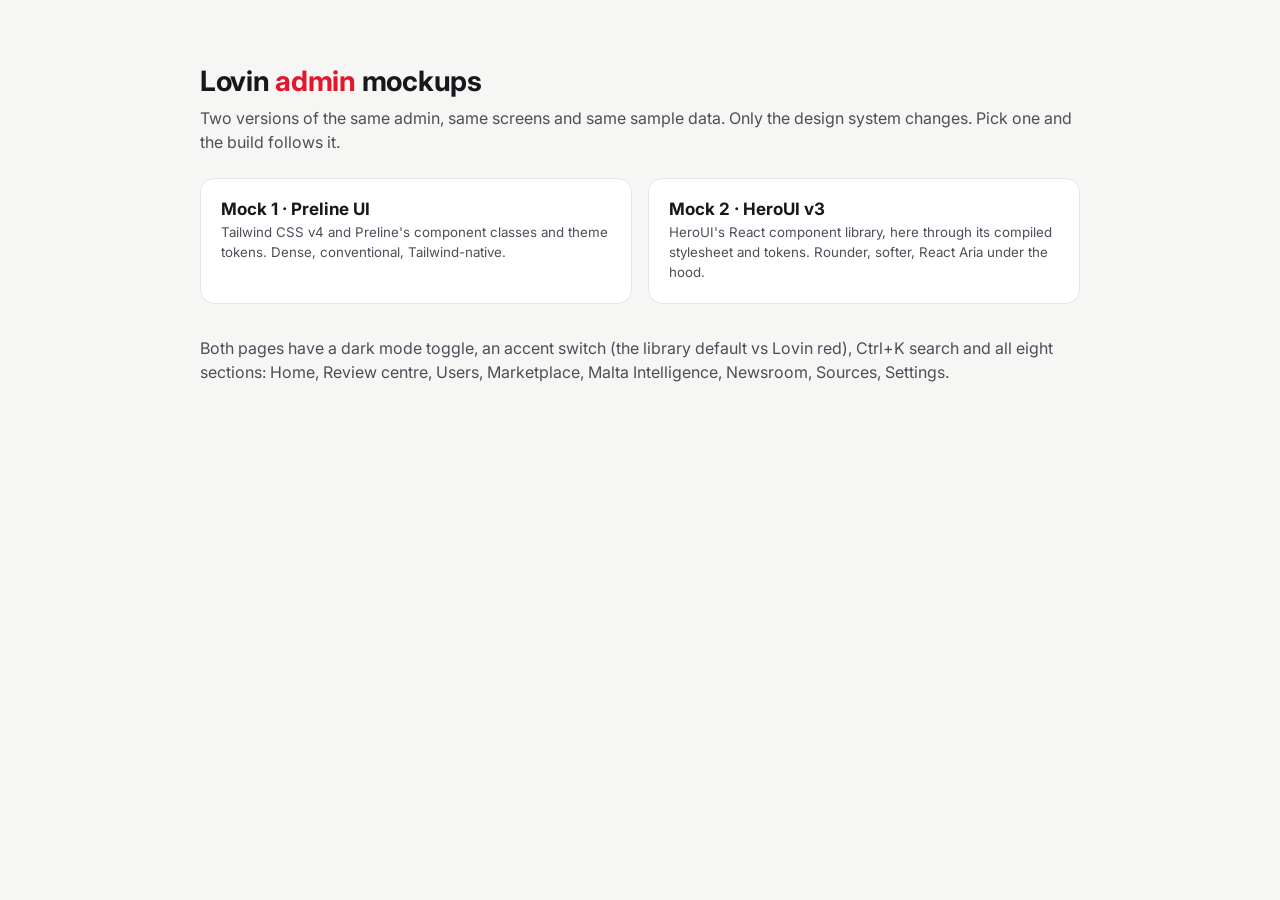
==== site/index.html @ dea99857 "feat: Lovin Admin mockups in Preline UI and HeroUI v3 Two static mockups of the Lovin Malta admin, s" ====
<!doctype html>
<html lang="en">
<head>
<meta charset="utf-8">
<meta name="viewport" content="width=device-width, initial-scale=1">
<title>Lovin Admin mockups</title>
<meta name="robots" content="noindex, nofollow">
<link href="https://fonts.googleapis.com/css2?family=Inter:wght@400;500;600;700&display=swap" rel="stylesheet">
<style>
  :root { color-scheme: light dark; --ink: #16181d; --ink-2: #4b5058; --line: #e5e7eb; --paper: #fff; --page: #f6f6f4; --red: #e4162b; }
  @media (prefers-color-scheme: dark) { :root { --ink: #f2f1ed; --ink-2: #b9bcc3; --line: #33363c; --paper: #1f2126; --page: #141517; } }
  body { margin: 0; font-family: Inter, system-ui, sans-serif; background: var(--page); color: var(--ink); -webkit-font-smoothing: antialiased; }
  main { max-width: 880px; margin: 0 auto; padding: 64px 24px; }
  h1 { font-size: 28px; margin: 0 0 8px; letter-spacing: -0.01em; }
  h1 span { color: var(--red); }
  p { color: var(--ink-2); line-height: 1.5; margin: 0 0 24px; }
  .grid { display: grid; grid-template-columns: repeat(auto-fit, minmax(300px, 1fr)); gap: 16px; }
  a.card { display: block; background: var(--paper); border: 1px solid var(--line); border-radius: 14px; padding: 20px; color: inherit; text-decoration: none; }
  a.card:hover { border-color: var(--ink-2); }
  a.card b { display: block; font-size: 17px; margin-bottom: 4px; }
  a.card small { color: var(--ink-2); display: block; line-height: 1.5; }
  ul { color: var(--ink-2); line-height: 1.6; padding-left: 20px; }
</style>
</head>
<body>
<main>
  <h1>Lovin <span>admin</span> mockups</h1>
  <p>Two versions of the same admin, same screens and same sample data. Only the design system changes. Pick one and the build follows it.</p>
  <div class="grid">
    <a class="card" href="https://mock1.brunopessoa.com/"><b>Mock 1 · Preline UI</b><small>Tailwind CSS v4 and Preline's component classes and theme tokens. Dense, conventional, Tailwind-native.</small></a>
    <a class="card" href="https://mock2.brunopessoa.com/"><b>Mock 2 · HeroUI v3</b><small>HeroUI's React component library, here through its compiled stylesheet and tokens. Rounder, softer, React Aria under the hood.</small></a>
  </div>
  <p style="margin-top:32px">Both pages have a dark mode toggle, an accent switch (the library default vs Lovin red), Ctrl+K search and all eight sections: Home, Review centre, Users, Marketplace, Malta Intelligence, Newsroom, Sources, Settings.</p>
</main>
</body>
</html>
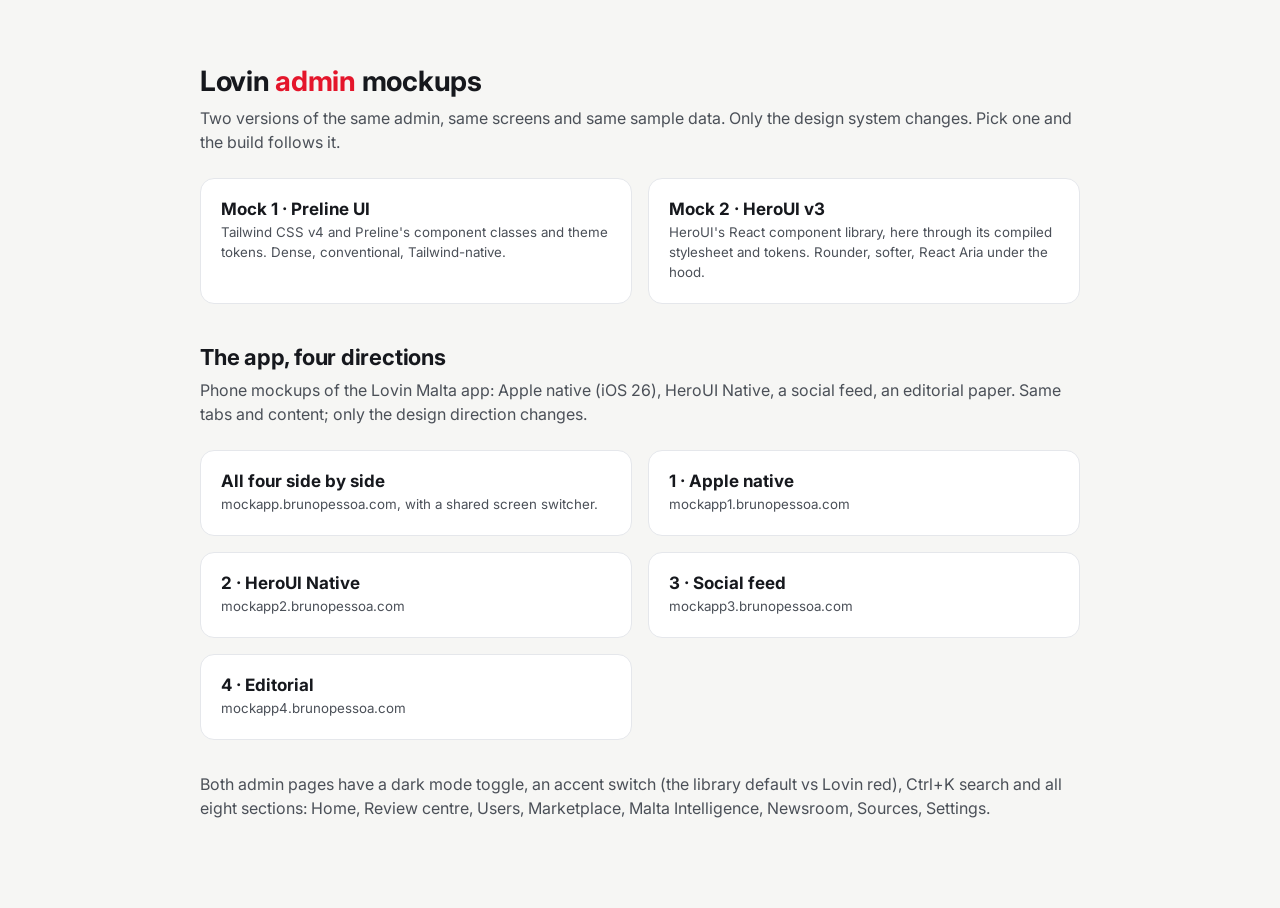
==== commit 2fe10696: "feat: four phone mockups of the Lovin Malta app Same five tabs and sample content, four design direc" ====
--- a/site/index.html
+++ b/site/index.html
@@ -30,7 +30,16 @@
     <a class="card" href="https://mock1.brunopessoa.com/"><b>Mock 1 · Preline UI</b><small>Tailwind CSS v4 and Preline's component classes and theme tokens. Dense, conventional, Tailwind-native.</small></a>
     <a class="card" href="https://mock2.brunopessoa.com/"><b>Mock 2 · HeroUI v3</b><small>HeroUI's React component library, here through its compiled stylesheet and tokens. Rounder, softer, React Aria under the hood.</small></a>
   </div>
-  <p style="margin-top:32px">Both pages have a dark mode toggle, an accent switch (the library default vs Lovin red), Ctrl+K search and all eight sections: Home, Review centre, Users, Marketplace, Malta Intelligence, Newsroom, Sources, Settings.</p>
+  <h1 style="margin-top:40px;font-size:22px">The app, four directions</h1>
+  <p>Phone mockups of the Lovin Malta app: Apple native (iOS 26), HeroUI Native, a social feed, an editorial paper. Same tabs and content; only the design direction changes.</p>
+  <div class="grid">
+    <a class="card" href="https://mockapp.brunopessoa.com/"><b>All four side by side</b><small>mockapp.brunopessoa.com, with a shared screen switcher.</small></a>
+    <a class="card" href="https://mockapp1.brunopessoa.com/"><b>1 · Apple native</b><small>mockapp1.brunopessoa.com</small></a>
+    <a class="card" href="https://mockapp2.brunopessoa.com/"><b>2 · HeroUI Native</b><small>mockapp2.brunopessoa.com</small></a>
+    <a class="card" href="https://mockapp3.brunopessoa.com/"><b>3 · Social feed</b><small>mockapp3.brunopessoa.com</small></a>
+    <a class="card" href="https://mockapp4.brunopessoa.com/"><b>4 · Editorial</b><small>mockapp4.brunopessoa.com</small></a>
+  </div>
+  <p style="margin-top:32px">Both admin pages have a dark mode toggle, an accent switch (the library default vs Lovin red), Ctrl+K search and all eight sections: Home, Review centre, Users, Marketplace, Malta Intelligence, Newsroom, Sources, Settings.</p>
 </main>
 </body>
 </html>
